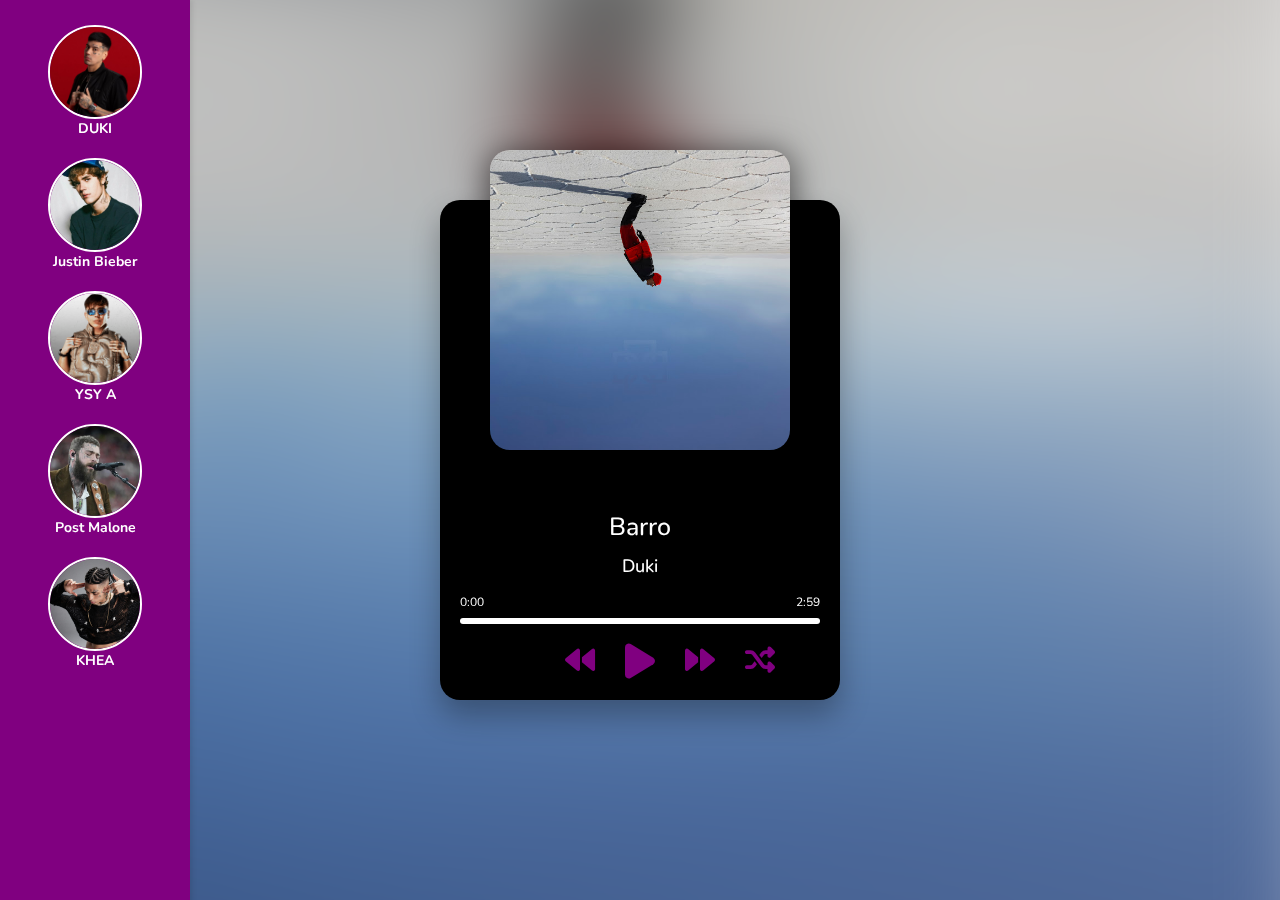
==== index.html @ 25fe9f13 "Update index.html" ====
<!DOCTYPE html>
<html lang="en">

<head>
    <meta name="google-site-verification" content="5s3b_BCG6ir3_a9cSbduuyhjrv9dFOqyYMjTsj3E064" />
    <meta charset="UTF-8">
    <meta name="viewport" content="width=device-width, initial-scale=1.0">
    <link rel="stylesheet" href="https://cdnjs.cloudflare.com/ajax/libs/font-awesome/6.7.2/css/all.min.css">
    <link rel="stylesheet" href="style.css">
    <title>KODB</title>
</head>

<body>
    <div class="background">
        <img src="assets/Duki/AMERI/AMERI.jpg" id="bg-img">
    </div>

    <nav class="sidebar">
        <ul>
            <li>
                <a href="#DUKI" target="_blank" rel="noopener noreferrer">
                    <img src="assets/Duki/Duki-2.png" alt="DUKI" class="artist-img">
                    DUKI
                </a>
            </li>
        </ul>
        <ul>
            <li>
                <a href="#Justin_Bieber" target="_blank" rel="noopener noreferrer">
                    <img src="assets/Justin Bieber/Justin Bieber.png" alt="Justin Bieber" class="artist-img">
                    Justin Bieber
                </a>
            </li>
        </ul>
        <ul>
            <li>
                <a href="#YSY_A" target="_blank" rel="noopener noreferrer">
                    <img src="assets/YSY A/YSY A.png" alt="YSY A" class="artist-img">
                    YSY A
                </a>
            </li>
        </ul>
        <ul>
            <li>
                <a href="#Post_Malone" target="_blank" rel="noopener noreferrer">
                    <img src="assets/Post Malone/Post Malone.jpg" alt="Post Malone" class="artist-img">
                    Post Malone
                </a>
            </li>
        </ul>
        <ul>
            <li>
                <a href="#KHEA" target="_blank" rel="noopener noreferrer">
                    <img src="assets/KHEA/KHEA.jpeg" alt="KHEA" class="artist-img">
                    KHEA
                </a>
            </li>
        </ul>
    </nav>

    <div class="container">
        <div class="player-img">
            <img src="assets/Duki/AMERI/AMERI.jpg" class="active" id="cover">                
        </div>

        <h2 id="music-title"></h2>
        <h3 id="music-artist"></h3>

        <div class="player-progress" id="player-progress"> 
            <div class="progress" id="progress"></div>
        </div>
        <div class="music-duration">
            <span id="current-time">0:00</span>
            <span id="duration">2:59</span>
        </div>                       

        <div class="player-controls">
            <i class="fa-solid fa-backward" title="Previous" id="Prev"></i>
            <i class="fa-solid fa-play play-button" title="Play" id="Play"></i>
            <i class="fa-solid fa-forward" title="Next" id="Next"></i>
            <i class="fa-solid fa-shuffle" title="Shuffle" id="Shuffle"></i>
        </div>
    </div>

    <script src="index.js" defer></script>
</body>

</html>
---- style.css ----
@import url('https://fonts.googleapis.com/css2?family=Nunito:ital,wght@0,200..1000;1,200..1000&display=swap');

html{
    box-sizing: border-box;
}

body{
    margin: 0;
    font-family: 'Nunito', sans-serif;
    font-size: 12px;
    min-height: 100vh;
    display: flex;
    align-items: center;
    justify-content: center; 
}

.background{
    position: fixed;
    width: 200%;
    height: 200%;
    top: -50%;
    left: -50%;
    z-index: -1;
}

.background img{
    position: absolute;
    margin: auto;
    top: 0;
    left: 0;
    bottom: 0;
    right: 0;
    min-width: 50%;
    min-height: 50%;
    filter: blur(15px);
    -webkit-filter: blur(50px);
    transform: scale(1.1);
}

.container{
    background-color: #000000;
    height: 500px;
    width: 400px;
    border-radius: 20px;
    box-shadow: 0 15px 30px rgba(0, 0, 0, 0.3);
    transition: all 0.5s ease;
}

.container:hover{
    box-shadow: 0 15px 30px rgba(0, 0, 0, 0.6);
}

.sidebar{
    position: fixed;
    top: 0;
    left: 0;
    height: 100%;
    width: 150px;
    background-color: #800080;
    padding: 20px;
    box-shadow: 2px 0 5px rgba(0, 0, 0, 0.1);
    overflow: auto;
}

.sidebar ul{
    list-style: none;
    padding: 0;
    margin: 0;
}

.sidebar li{
    margin-bottom: 20px;
    text-align: center;
}

.sidebar a{
    color: #ffffff;
    text-decoration: none;
    font-size: 14px;
    font-weight: bold;
    display: block;
    text-align: center;
    margin-top: 5px;
}

.sidebar a:hover{
    color: #000000;
    text-decoration: underline;
}

.artist-img{
    width: 90px;
    height: 90px;
    border-radius: 50%;
    object-fit: cover;
    border: 2px solid white;
    margin: 0 auto;
    display:block;
    transition: transform 0.3s ease;
}

.artist-img :hover{
    transform: scale(1.1);
}

.player-img{
    width: 300px;
    height: 300px;
    position: relative;
    top: -50px;
    left: 50px;
}

.player-img img{
    object-fit: cover;
    border-radius: 20px;
    height: 0;
    width: 0;
    opacity: 0;
    box-shadow: 0 5px 30px 5px rgba(0, 0, 0, 0.5);
}

.player-img:hover img{
    box-shadow: 0 5px 30px 5px rgba(0, 0, 0, 0.8);
}

.player-img img.active{
    width: 100%;
    height: 100%;
    transition: all 0.5s;
    opacity: 1;
}

h2{
    color: #ffffff;
    font-size: 25px;
    text-align: center;
    font-weight: 500;
    margin: 10px 0 0;
}

h3{
    color: #ffffff;
    font-size: 18px;
    text-align: center;
    font-weight: 500;
    margin: 10px 0 0 ;
}

.player-progress{
    background-color: #ffffff;
    border-radius: 5px;
    cursor: pointer;
    margin: 40px 20px 35px;
    height: 6px;
    width: 90%;
}

.progress{
    background-color: #800080;
    border-radius: 5px;
    height: 100%;
    width: 0%;
    transition: width 0.1s linear;
}

.music-duration{
    color: #ffffff;
    position:relative;
    top: -65px; 
    display:flex;
    justify-content: space-between;
    width: 360px;
    left: 20px;
}

.player-controls{
    position: relative;
    top: -30px;
    left: 50%;
    transform: translateX(-50%);
    display: flex;
    justify-content: space-between;
    width: 180px;
}

.fa-solid{
    font-size: 30px;
    color: #800080;
    cursor: pointer;
    user-select: none;
    transition: all 0.3s ease;
    margin: 0 15px;
}

.fa-solid:hover{
    filter: brightness(60%);
}

.play-button{
    font-size: 40px;
    position: relative;
    top: -4px;
}
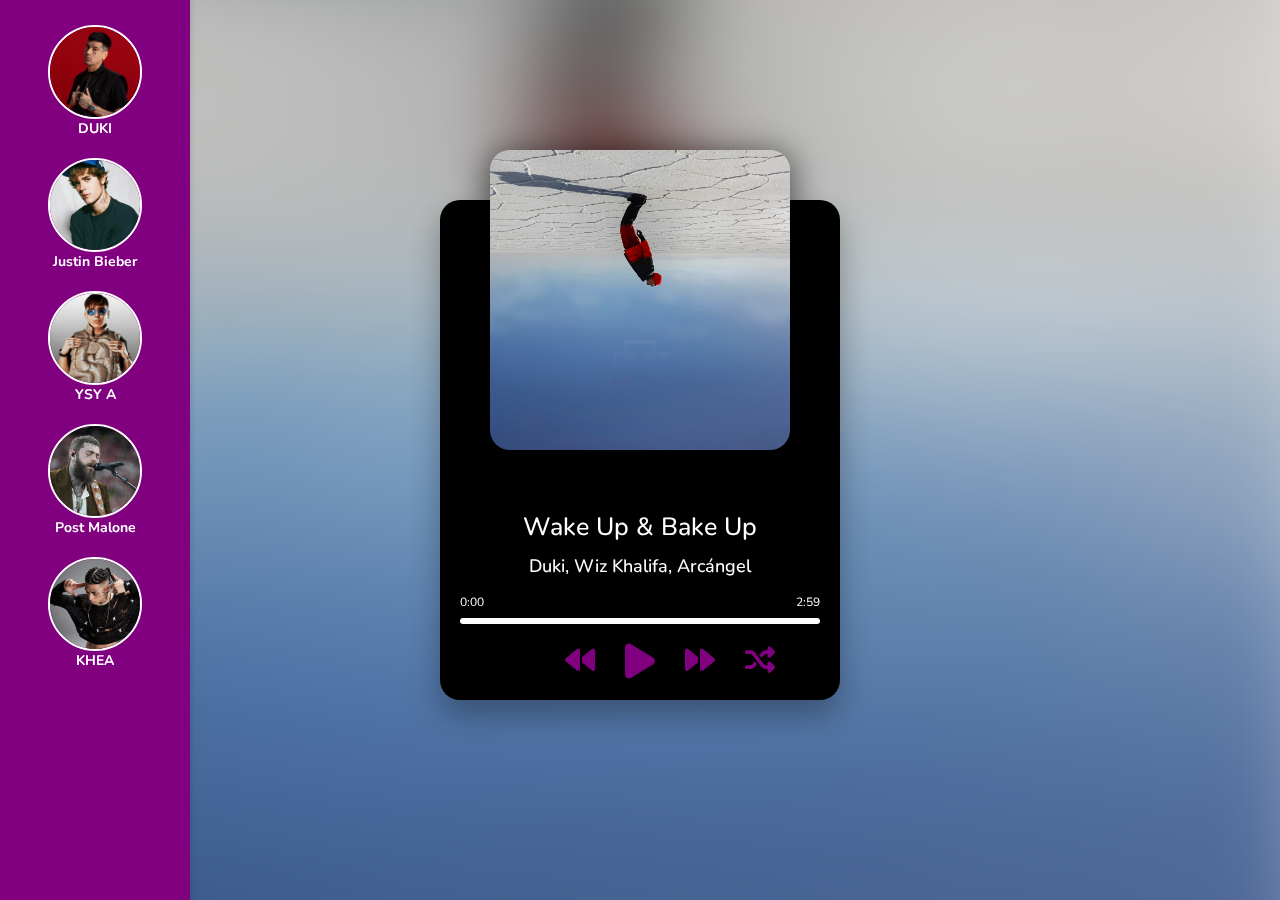
==== commit c84f1b2a: "Update index.html" ====
--- a/index.html
+++ b/index.html
@@ -2,10 +2,10 @@
 <html lang="en">
 
 <head>
-    <meta name="google-site-verification" content="5s3b_BCG6ir3_a9cSbduuyhjrv9dFOqyYMjTsj3E064" />
     <meta charset="UTF-8">
     <meta name="viewport" content="width=device-width, initial-scale=1.0">
     <link rel="stylesheet" href="https://cdnjs.cloudflare.com/ajax/libs/font-awesome/6.7.2/css/all.min.css">
+    <meta name="google-site-verification" content="5s3b_BCG6ir3_a9cSbduuyhjrv9dFOqyYMjTsj3E064" />
     <link rel="stylesheet" href="style.css">
     <title>KODB</title>
 </head>
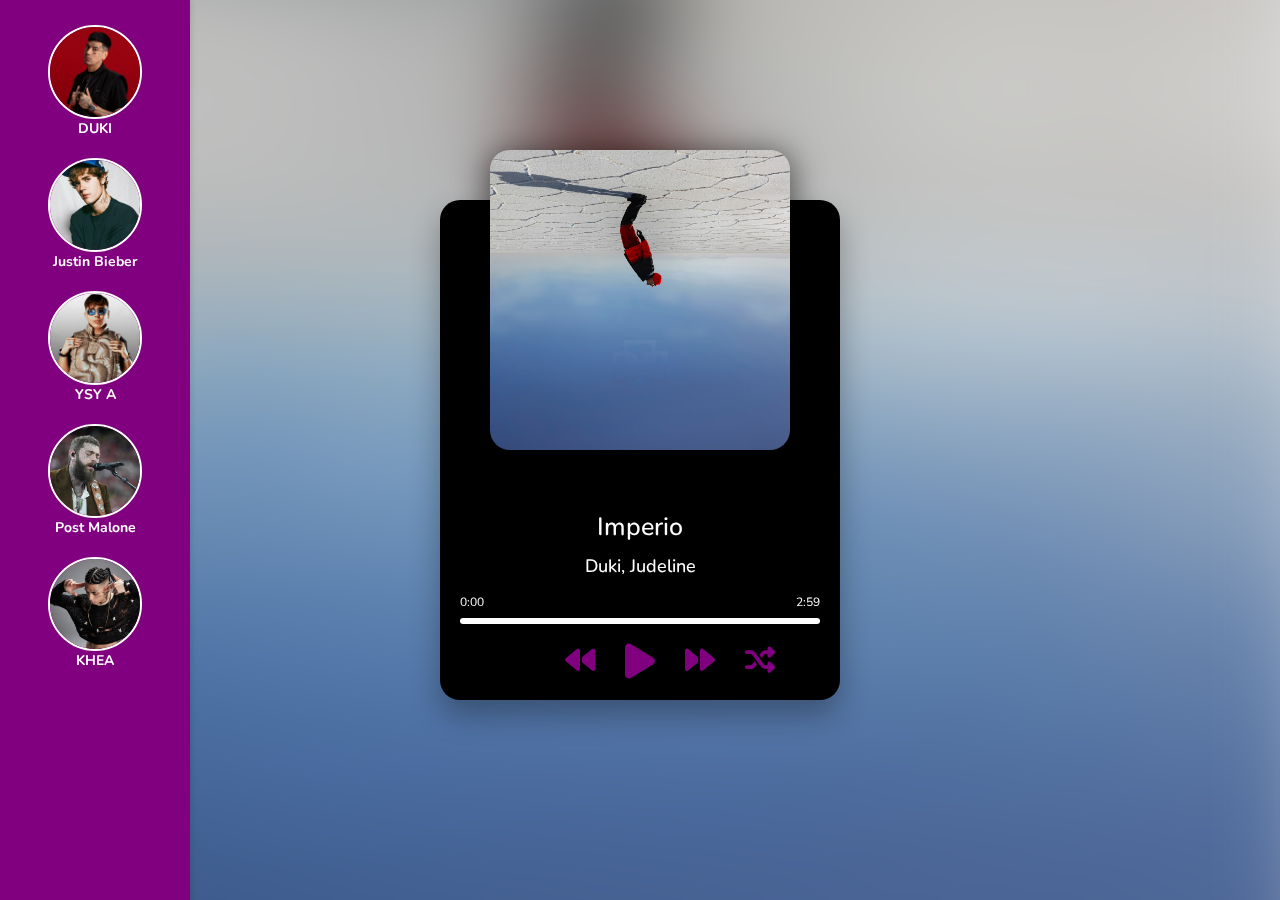
==== commit 6fc11809: "Update index.html" ====
--- a/index.html
+++ b/index.html
@@ -5,7 +5,7 @@
     <meta charset="UTF-8">
     <meta name="viewport" content="width=device-width, initial-scale=1.0">
     <link rel="stylesheet" href="https://cdnjs.cloudflare.com/ajax/libs/font-awesome/6.7.2/css/all.min.css">
-    <meta name="google-site-verification" content="5s3b_BCG6ir3_a9cSbduuyhjrv9dFOqyYMjTsj3E064" />
+    <meta name="google-site-verification" content="Apib7-x98H0j5cPqHWwSMm6dNU4GmODRoqxLiDzdx9I" />
     <link rel="stylesheet" href="style.css">
     <title>KODB</title>
 </head>
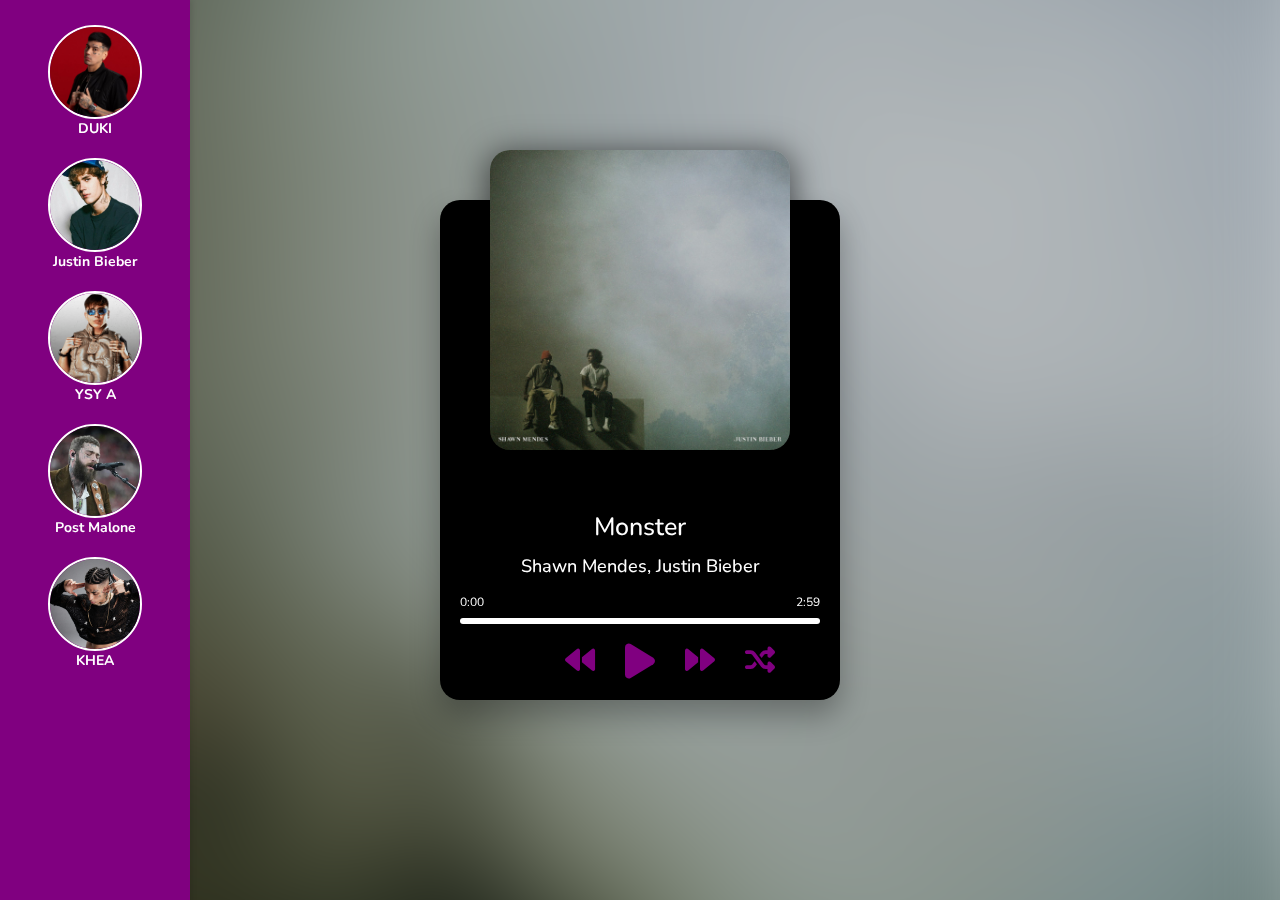
==== commit 2740078f: "Update index.html" ====
--- a/index.html
+++ b/index.html
@@ -5,7 +5,7 @@
     <meta charset="UTF-8">
     <meta name="viewport" content="width=device-width, initial-scale=1.0">
     <link rel="stylesheet" href="https://cdnjs.cloudflare.com/ajax/libs/font-awesome/6.7.2/css/all.min.css">
-    <meta name="google-site-verification" content="Apib7-x98H0j5cPqHWwSMm6dNU4GmODRoqxLiDzdx9I" />
+    <meta name="google-site-verification" content="5s3b_BCG6ir3_a9cSbduuyhjrv9dFOqyYMjTsj3E064" />
     <link rel="stylesheet" href="style.css">
     <title>KODB</title>
 </head>
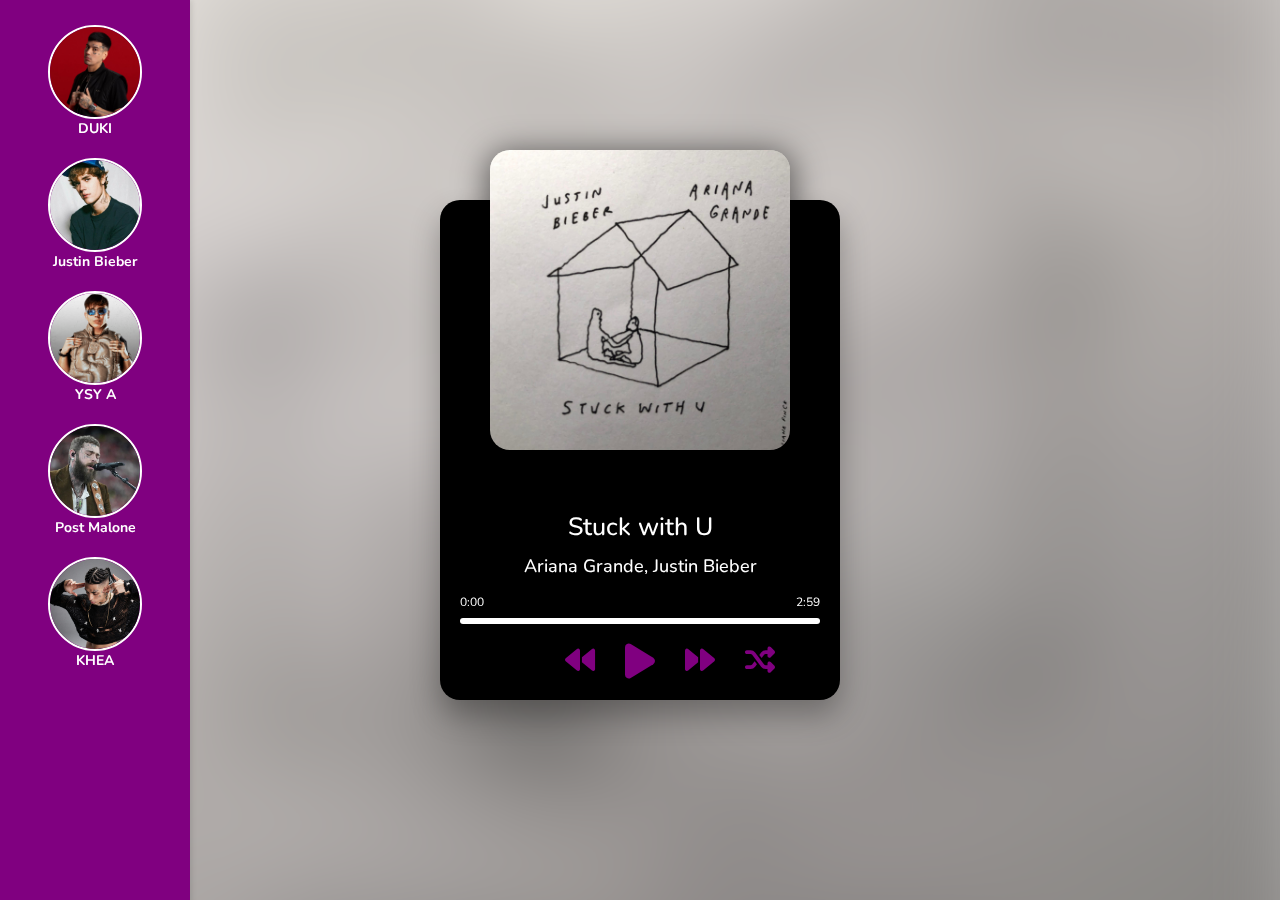
==== commit 81eecaf0: "Merge branch 'main' of https://github.com/KikinPaaa/KODB" ====
--- a/index.html
+++ b/index.html
@@ -2,10 +2,10 @@
 <html lang="en">
 
 <head>
+    <meta name="google-site-verification" content="5s3b_BCG6ir3_a9cSbduuyhjrv9dFOqyYMjTsj3E064" />
     <meta charset="UTF-8">
     <meta name="viewport" content="width=device-width, initial-scale=1.0">
     <link rel="stylesheet" href="https://cdnjs.cloudflare.com/ajax/libs/font-awesome/6.7.2/css/all.min.css">
-    <meta name="google-site-verification" content="5s3b_BCG6ir3_a9cSbduuyhjrv9dFOqyYMjTsj3E064" />
     <link rel="stylesheet" href="style.css">
     <title>KODB</title>
 </head>
--- a/style.css
+++ b/style.css
@@ -59,7 +59,29 @@
     background-color: #800080;
     padding: 20px;
     box-shadow: 2px 0 5px rgba(0, 0, 0, 0.1);
-    overflow: auto;
+    overflow-y: auto;
+    scrollbar-width: thin;
+    scrollbar-color: #800080 #333333;
+}
+
+.sidebar::-webkit-scrollbar{
+    width: 10px;
+}
+
+.sidebar::-webkit-scrollbar-thumb{
+    background-color:#800080 ;
+    border-radius: 10px;
+    border: 2px solid #ffffff;
+    transition: background-color 0.3s ease;
+}
+
+.sidebar::-webkit-scrollbar-thumb:hover{
+    background-color: #9b3c9b;
+}
+
+.sidebar::-webkit-scrollbar-track{
+    background: #333333;
+    border-radius: 10px;
 }
 
 .sidebar ul{
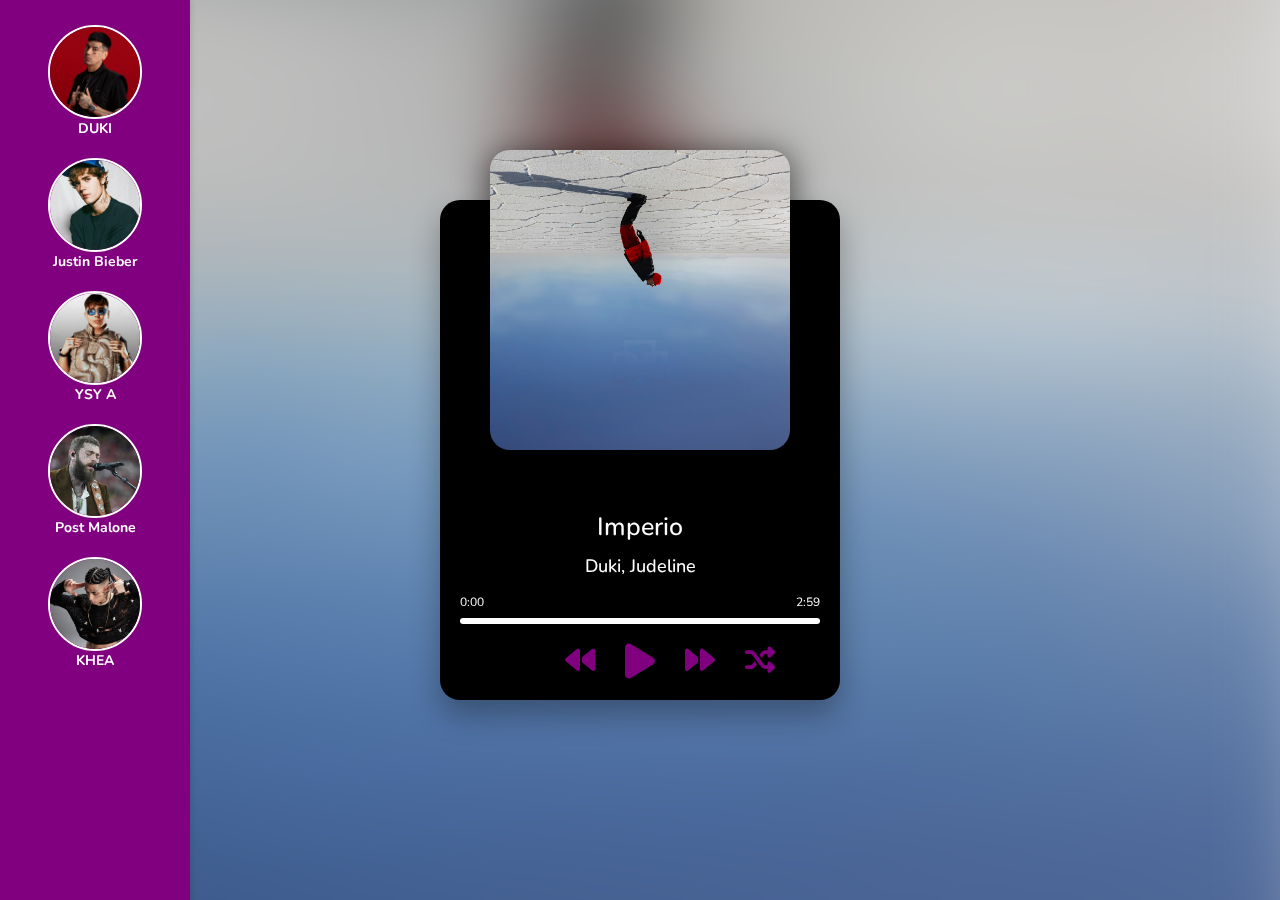
==== commit 74541767: "Merge branch 'main' of https://github.com/KikinPaaa/KODB" ====
--- a/index.html
+++ b/index.html
@@ -6,6 +6,7 @@
     <meta charset="UTF-8">
     <meta name="viewport" content="width=device-width, initial-scale=1.0">
     <link rel="stylesheet" href="https://cdnjs.cloudflare.com/ajax/libs/font-awesome/6.7.2/css/all.min.css">
+    <meta name="google-site-verification" content="5s3b_BCG6ir3_a9cSbduuyhjrv9dFOqyYMjTsj3E064" />
     <link rel="stylesheet" href="style.css">
     <title>KODB</title>
 </head>
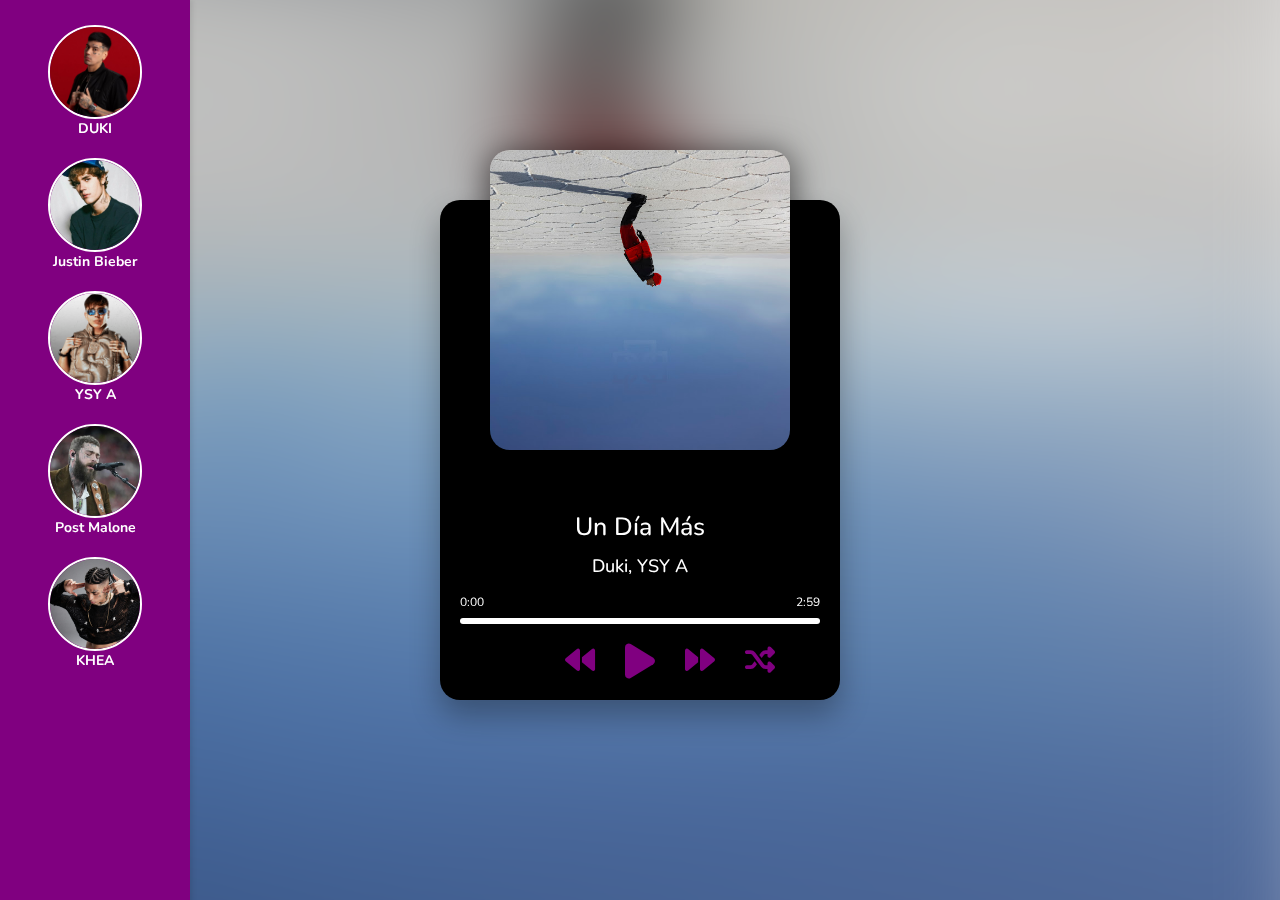
==== commit 8f98bb3c: "Agregadas canciones de Duki" ====
--- a/index.html
+++ b/index.html
@@ -81,9 +81,82 @@
             <i class="fa-solid fa-forward" title="Next" id="Next"></i>
             <i class="fa-solid fa-shuffle" title="Shuffle" id="Shuffle"></i>
         </div>
+        <audio id="audio-player" controls style="display:none;"></audio>
     </div>
 
-    <script src="index.js" defer></script>
+    <script src="index.js" defer>
+        const artists = [
+            {
+                name: "DUKI",
+                songs: [
+                    { title: "Ameri", url: "/assets/Duki/AMERI/15. Ameri.mp3" },
+                    { title: "Vida de Rock", url: "/assets/Duki/AMERI/08. Vida De Rock.mp3" }
+                ],
+                image: "/assets/Duki/AMERI/AMERI.jpg"
+            },
+        ]
+
+        const sidebar = document.querySelector('.sidebar ul');
+        const playerTitle = document.getElementById('player-title');
+        const playerArtist = document.getElementById('player-artist');
+        const playerImg = document.getElementById('player-img');
+        const audioPlayer = document.getElementById('audio-player');
+        const progressBar = document.querySelector('.progress');
+        const currentTimeDisplay = document.getElementById('current-time');
+        const durationDisplay = document.getElementById('duration');
+
+        artists.forEach(artist => {
+            const li = document.createElement('li');
+            const a = document.createElement('a');
+            a.textContent = artist.name;
+            a.href = "#";
+            a.addEventListener('click', () => loadSongs(artist));
+            li.appendChild(a);
+            sidebar.appendChild(li);
+        });
+
+        function loadSongs(artist) {
+            playerTitle.textContent = 'Selecciona una canción';
+            playerArtist.textContent = artist.name;
+            playerImg.src = artist.image;
+            const playerContainer = document.querySelector('.container');
+            const existingSongs = playerContainer.querySelectorAll('.song');
+            existingSongs.forEach(song => song.remove());
+            artist.songs.forEach(song => {
+                const songElement = document.createElement('div');
+                songElement.textContent = song.title;
+                songElement.classList.add('song');
+                songElement.addEventListener('click', () => playSong(song));
+                playerContainer.appendChild(songElement);
+            });
+        }
+
+        function playSong(song) {
+            audioPlayer.src = song.url;
+            audioPlayer.style.display = 'block';  // Mostrar el reproductor
+            audioPlayer.play();
+            playerTitle.textContent = song.title;
+            playerArtist.textContent = song.artist || "Desconocido";
+            audioPlayer.onloadedmetadata = () => {
+                durationDisplay.textContent = formatTime(audioPlayer.duration);
+            };
+
+            audioPlayer.ontimeupdate = () => {
+                progressBar.style.width = `${(audioPlayer.currentTime / audioPlayer.duration) * 100}%`;
+                currentTimeDisplay.textContent = formatTime(audioPlayer.currentTime);
+            };
+        }
+
+        function formatTime(seconds) {
+            const min = Math.floor(seconds / 60);
+            const sec = Math.floor(seconds % 60);
+            return `${min}:${sec < 10 ? '0' : ''}${sec}`;
+        }
+
+    </script>
+
+    
+
 </body>
 
 </html>
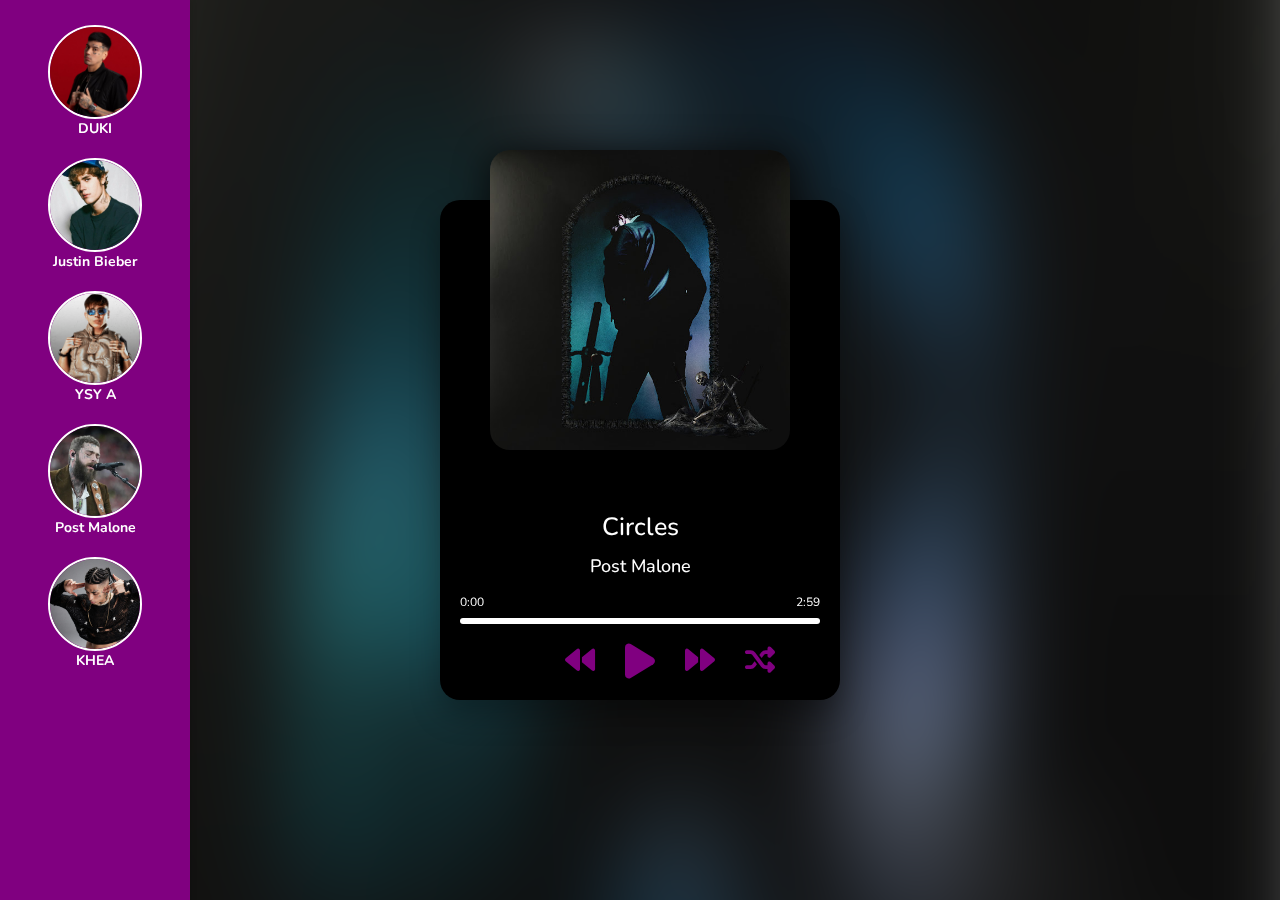
==== commit d77c77e4: "Agregamos mas canciones Duki" ====
--- a/index.html
+++ b/index.html
@@ -90,7 +90,9 @@
                 name: "DUKI",
                 songs: [
                     { title: "Ameri", url: "/assets/Duki/AMERI/15. Ameri.mp3" },
-                    { title: "Vida de Rock", url: "/assets/Duki/AMERI/08. Vida De Rock.mp3" }
+                    { title: "Vida de Rock", url: "/assets/Duki/AMERI/08. Vida De Rock.mp3" },
+                    { title: "Flex Like Trunkz", url: "/assets/Duki/24/01. Flex Like Trunkz.mp3"},
+                    { title: "Pastillas", url: "/assets/Duki/24/02. Pastillas"},
                 ],
                 image: "/assets/Duki/AMERI/AMERI.jpg"
             },
